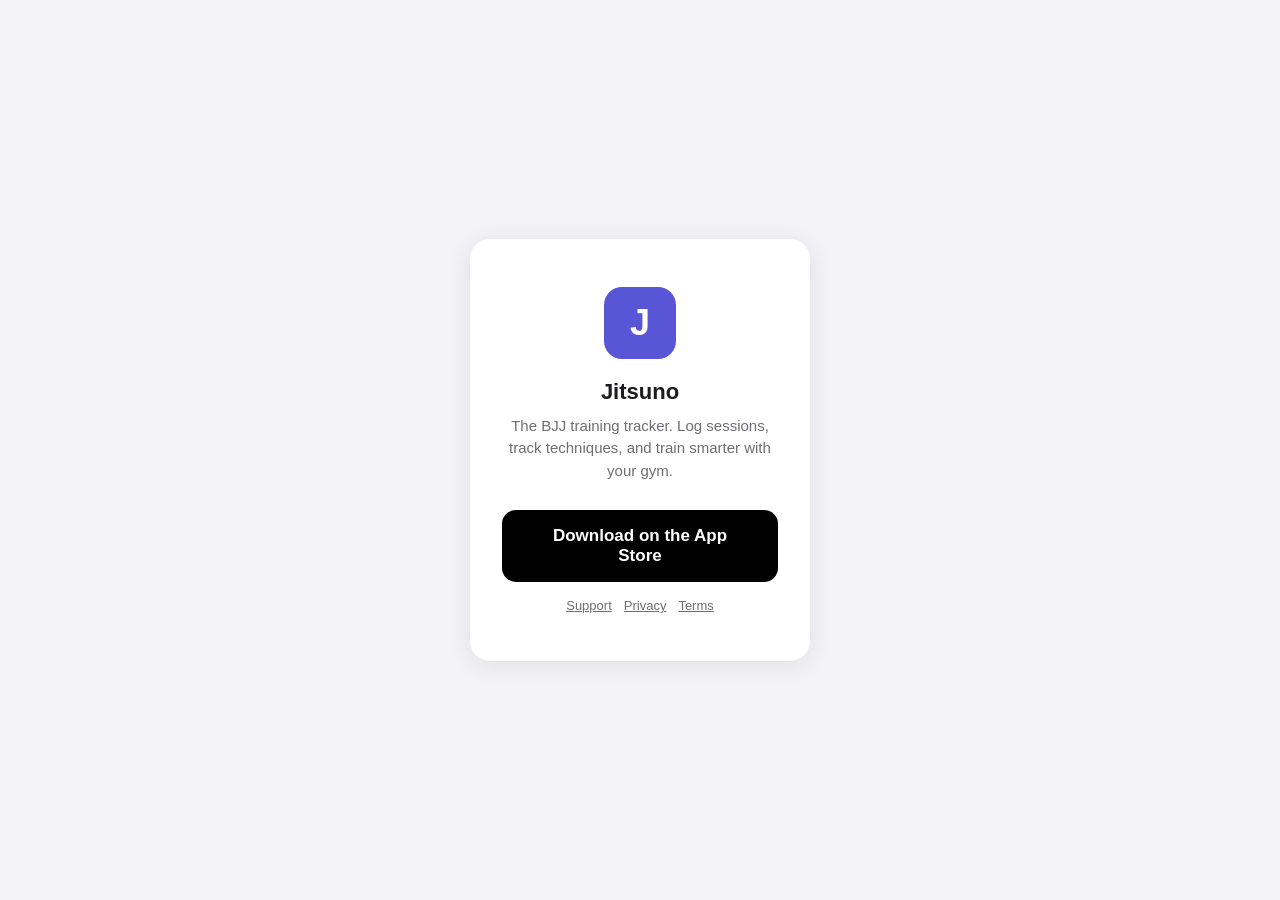
==== index.html @ 5dc1e2c6 "Jitsuno site: landing, join, privacy, terms, support, AASA Co-Authored-By: Claude Opus 5.5 <noreply@" ====
<!DOCTYPE html>
<html lang="en">
<head>
  <meta charset="utf-8">
  <meta name="viewport" content="width=device-width, initial-scale=1">
  <title>Jitsuno — BJJ Training Tracker</title>
  <meta name="description" content="Log your BJJ sessions, track techniques and run your gym's schedule.">
  <link rel="stylesheet" href="/style.css">
</head>
<body>
  <div class="center">
    <div class="card">
      <div class="logo">J</div>
      <h1>Jitsuno</h1>
      <p>The BJJ training tracker. Log sessions, track techniques, and train smarter with your gym.</p>
      <a class="btn btn-store" href="https://apps.apple.com/app/id6773001800">Download on the App Store</a>
      <div class="links"><a href="/support/">Support</a><a href="/privacy/">Privacy</a><a href="/terms/">Terms</a></div>
    </div>
  </div>
</body>
</html>
---- style.css ----
:root { --bg: #f2f2f7; --card: #fff; --text: #1c1c1e; --muted: #6e6e73; --accent: #5856d6; --btn: #000; }
@media (prefers-color-scheme: dark) {
  :root { --bg: #000; --card: #1c1c1e; --text: #f2f2f7; --muted: #a1a1a6; --accent: #7d7aff; --btn: #f2f2f7; }
  .btn-store { color: #000 !important; }
}
* { box-sizing: border-box; }
body { font-family: -apple-system, BlinkMacSystemFont, "Segoe UI", sans-serif; margin: 0;
       background: var(--bg); color: var(--text); padding: 24px 16px; }
.center { display: flex; align-items: center; justify-content: center; min-height: calc(100vh - 48px); }
.card { background: var(--card); border-radius: 20px; padding: 48px 32px; text-align: center;
        max-width: 340px; width: 100%; box-shadow: 0 4px 24px rgba(0,0,0,0.08); }
.logo { width: 72px; height: 72px; background: var(--accent); border-radius: 18px; margin: 0 auto 20px;
        display: flex; align-items: center; justify-content: center; color: #fff; font-size: 36px; font-weight: 800; }
h1 { font-size: 22px; font-weight: 700; margin: 0 0 10px; }
.card p { color: var(--muted); font-size: 15px; margin: 0 0 28px; line-height: 1.5; }
.btn { display: block; color: #fff; text-decoration: none; border-radius: 14px; padding: 16px 32px;
       font-size: 17px; font-weight: 600; margin-bottom: 12px; }
.btn-open { background: var(--accent); }
.btn-store { background: var(--btn); }
.btn:active { opacity: 0.8; }
.links { font-size: 13px; margin-top: 16px; }
.links a { color: var(--muted); margin: 0 6px; }
.doc { max-width: 680px; margin: 0 auto; line-height: 1.6; }
.doc h1 { font-size: 28px; }
.doc h2 { font-size: 18px; margin-top: 28px; }
.doc a { color: var(--accent); }
.doc .meta { color: var(--muted); font-size: 14px; }
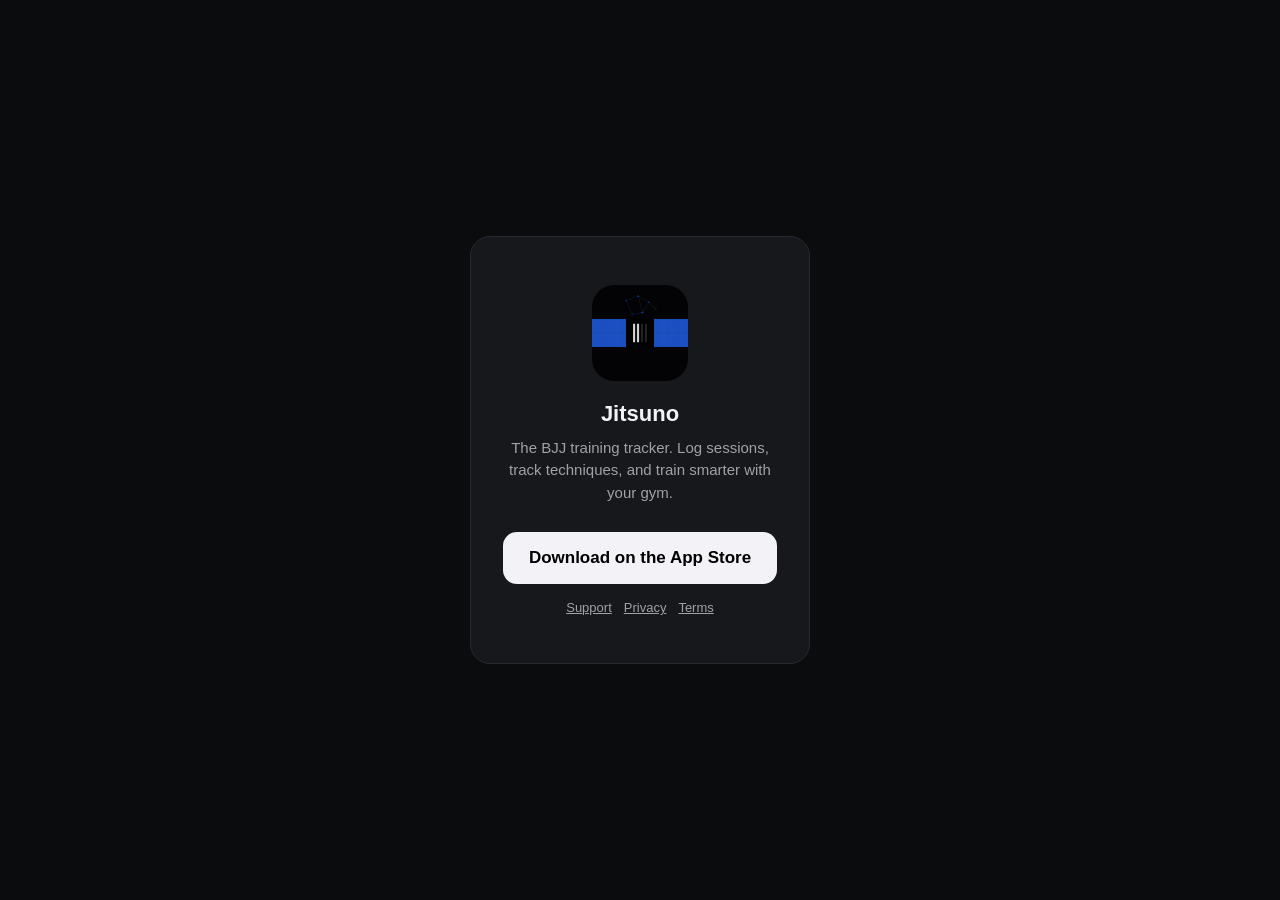
==== commit 89b45abe: "Use the app icon as logo and favicon, dark like the app Co-Authored-By: Claude Opus 5.5 <noreply@ant" ====
--- a/index.html
+++ b/index.html
@@ -5,12 +5,14 @@
   <meta name="viewport" content="width=device-width, initial-scale=1">
   <title>Jitsuno — BJJ Training Tracker</title>
   <meta name="description" content="Log your BJJ sessions, track techniques and run your gym's schedule.">
+  <link rel="icon" type="image/png" href="/favicon.png">
+  <link rel="apple-touch-icon" href="/apple-touch-icon.png">
   <link rel="stylesheet" href="/style.css">
 </head>
 <body>
   <div class="center">
     <div class="card">
-      <div class="logo">J</div>
+      <img class="logo" src="/logo.png" alt="Jitsuno" width="96" height="96">
       <h1>Jitsuno</h1>
       <p>The BJJ training tracker. Log sessions, track techniques, and train smarter with your gym.</p>
       <a class="btn btn-store" href="https://apps.apple.com/app/id6773001800">Download on the App Store</a>
--- a/style.css
+++ b/style.css
@@ -1,22 +1,18 @@
-:root { --bg: #f2f2f7; --card: #fff; --text: #1c1c1e; --muted: #6e6e73; --accent: #5856d6; --btn: #000; }
-@media (prefers-color-scheme: dark) {
-  :root { --bg: #000; --card: #1c1c1e; --text: #f2f2f7; --muted: #a1a1a6; --accent: #7d7aff; --btn: #f2f2f7; }
-  .btn-store { color: #000 !important; }
-}
+:root { color-scheme: dark; --bg: #0b0c0e; --card: #16181c; --text: #f2f2f7; --muted: #a1a1a6;
+        --accent: #3d7bf2; --btn: #f2f2f7; --line: #26292f; }
 * { box-sizing: border-box; }
 body { font-family: -apple-system, BlinkMacSystemFont, "Segoe UI", sans-serif; margin: 0;
        background: var(--bg); color: var(--text); padding: 24px 16px; }
 .center { display: flex; align-items: center; justify-content: center; min-height: calc(100vh - 48px); }
 .card { background: var(--card); border-radius: 20px; padding: 48px 32px; text-align: center;
-        max-width: 340px; width: 100%; box-shadow: 0 4px 24px rgba(0,0,0,0.08); }
-.logo { width: 72px; height: 72px; background: var(--accent); border-radius: 18px; margin: 0 auto 20px;
-        display: flex; align-items: center; justify-content: center; color: #fff; font-size: 36px; font-weight: 800; }
+        max-width: 340px; width: 100%; border: 1px solid var(--line); }
+.logo { display: block; width: 96px; height: 96px; border-radius: 22px; margin: 0 auto 20px; }
 h1 { font-size: 22px; font-weight: 700; margin: 0 0 10px; }
 .card p { color: var(--muted); font-size: 15px; margin: 0 0 28px; line-height: 1.5; }
-.btn { display: block; color: #fff; text-decoration: none; border-radius: 14px; padding: 16px 32px;
+.btn { display: block; color: #fff; text-decoration: none; border-radius: 14px; padding: 16px 20px;
        font-size: 17px; font-weight: 600; margin-bottom: 12px; }
 .btn-open { background: var(--accent); }
-.btn-store { background: var(--btn); }
+.btn-store { background: var(--btn); color: #000; }
 .btn:active { opacity: 0.8; }
 .links { font-size: 13px; margin-top: 16px; }
 .links a { color: var(--muted); margin: 0 6px; }
